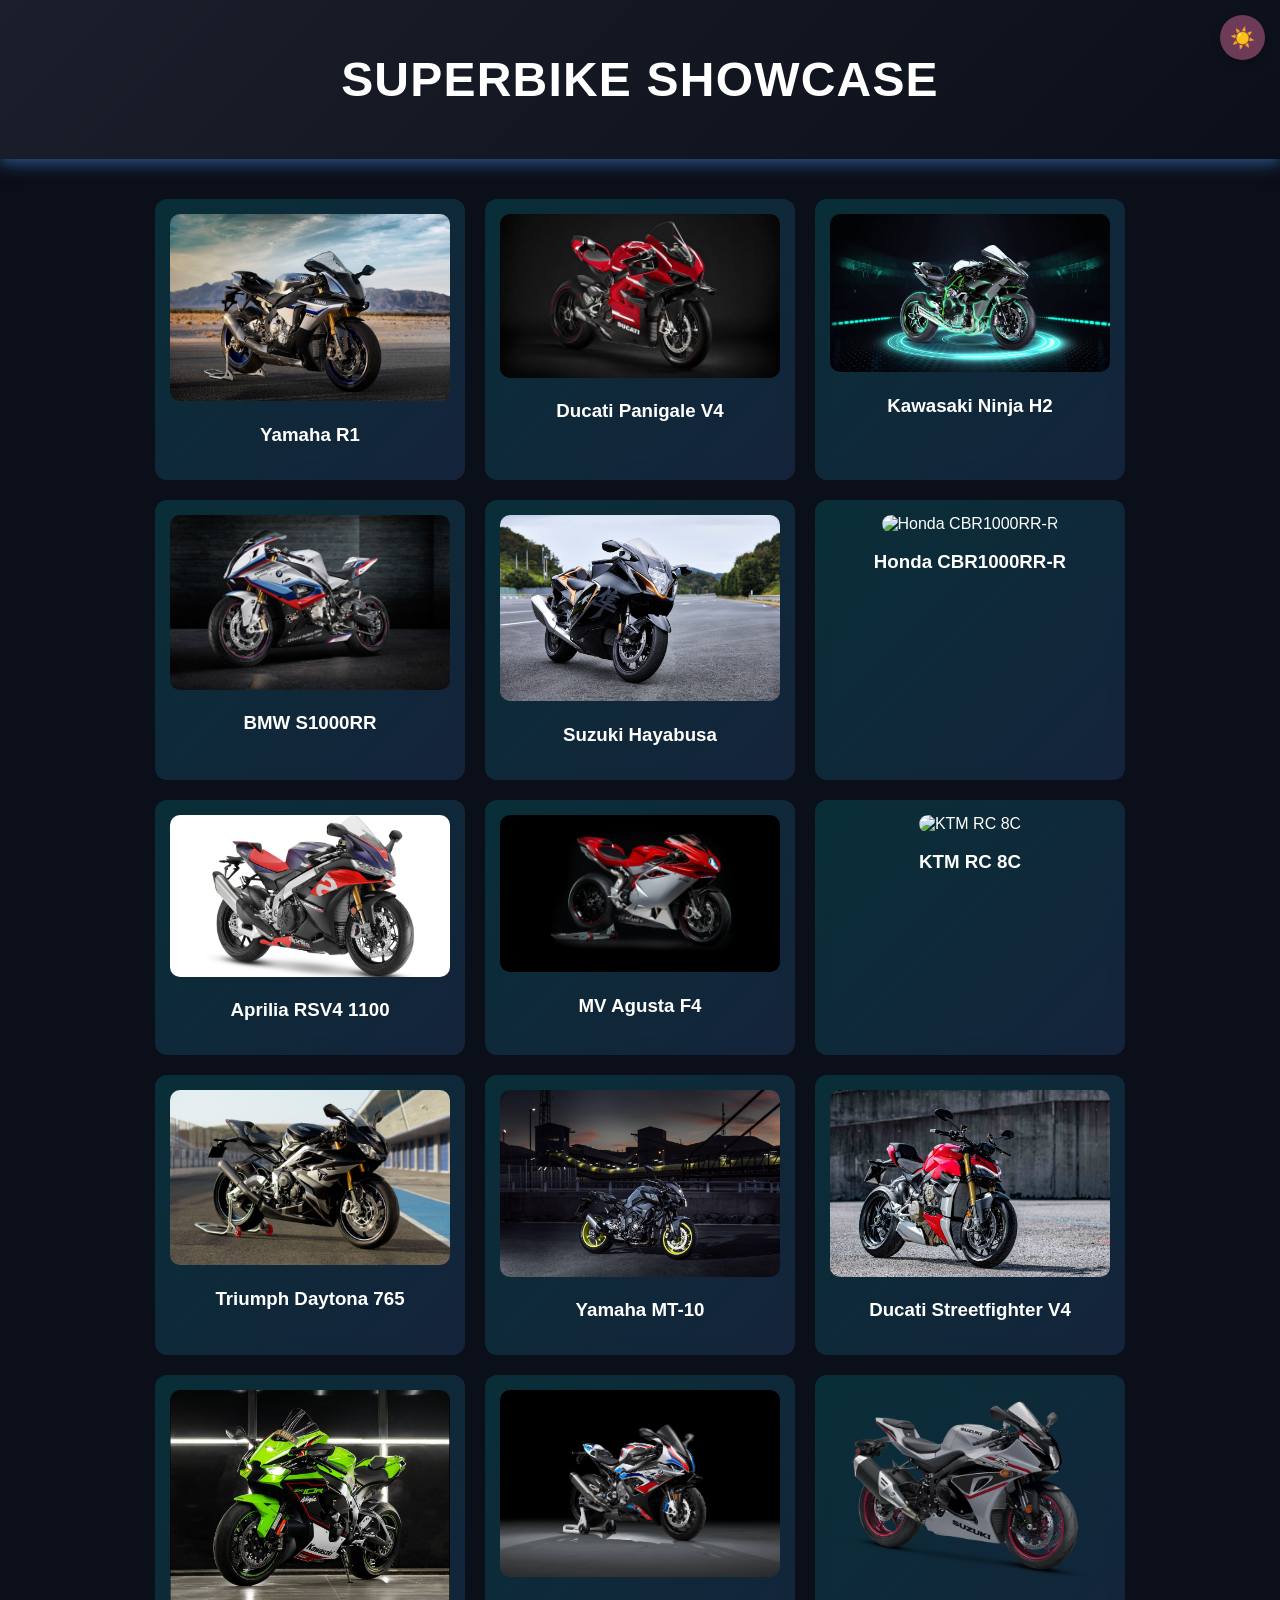
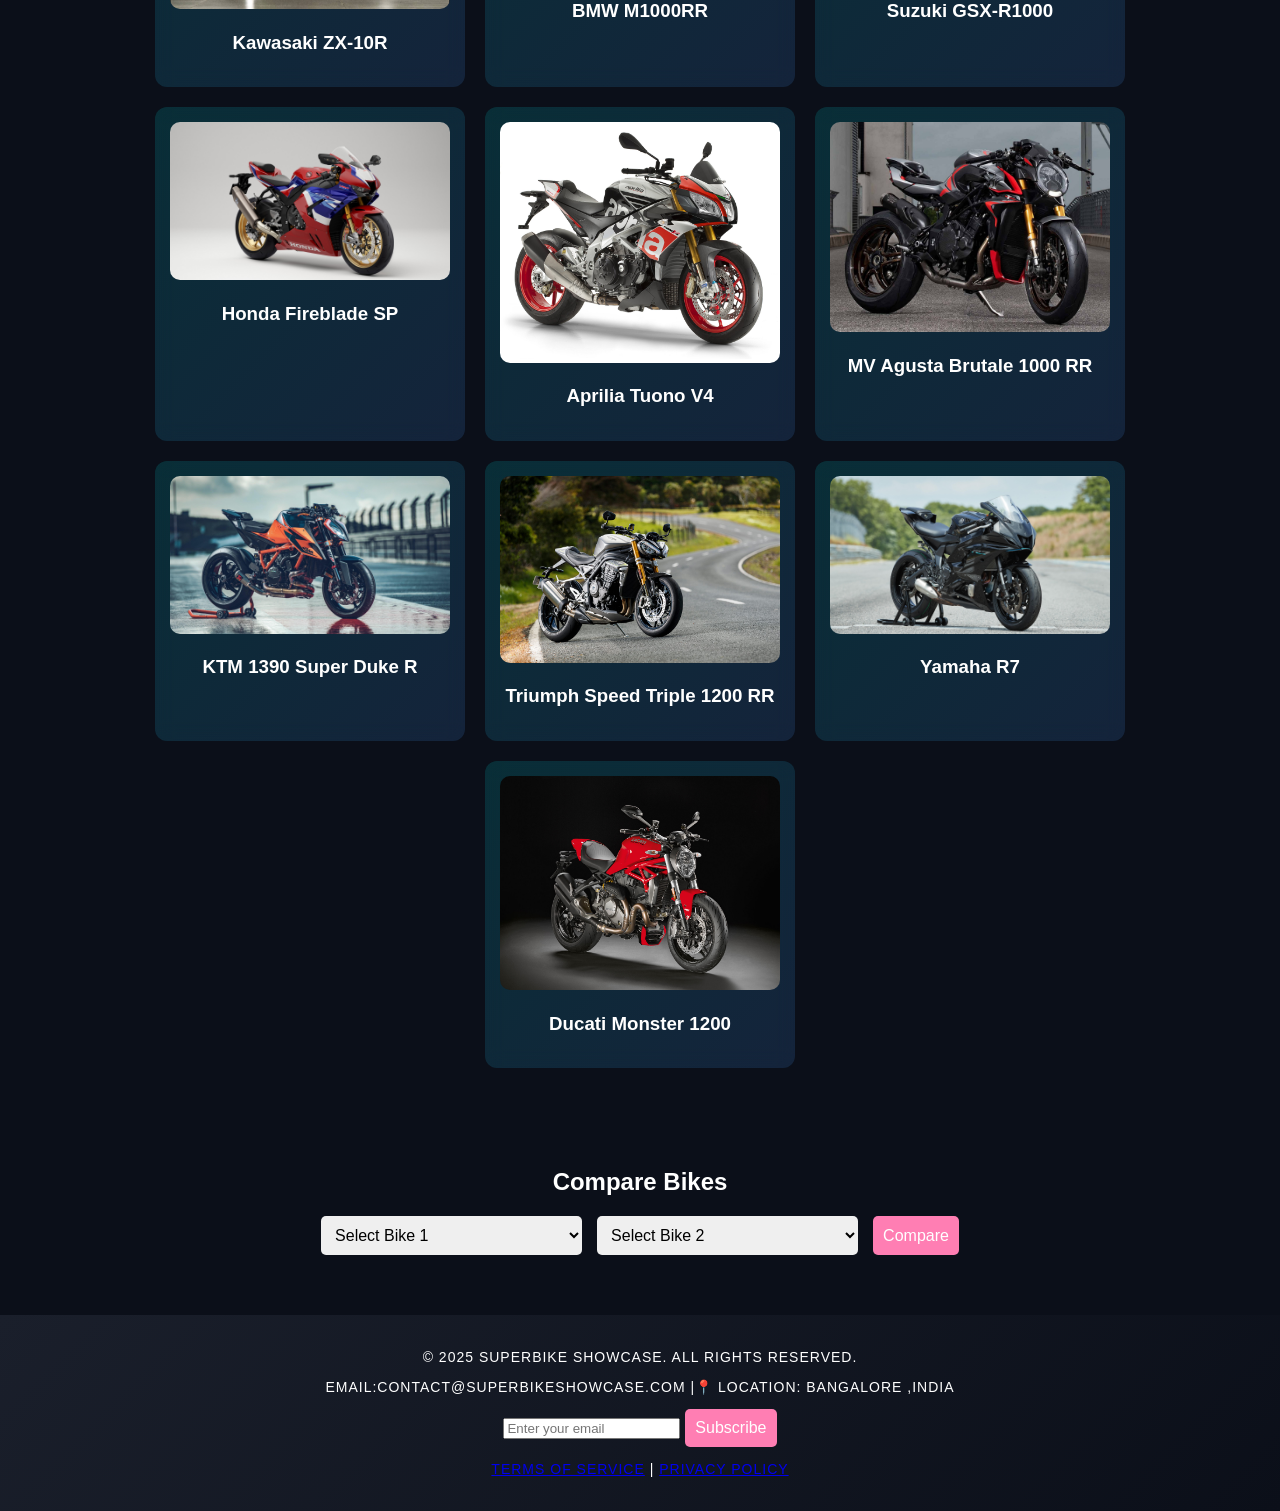
==== port.html @ da6b3554 "init" ====
<!DOCTYPE html>
<html lang="en">

<head>
    <meta charset="UTF-8" />
    <meta name="viewport" content="width=device-width, initial-scale=1.0" />
    <title>Superbike Showcase</title>
    <link rel="stylesheet" href="port.css" />
</head>

<body>
    <header>
        <h1>Superbike Showcase</h1>
        <button id="theme-toggle">☀️</button>
        <!-- <button id="theme-toggle">Toggle Theme</button> -->
    </header>

    <section class="grid">
        <div class="bike-card" onclick="showDetails('Yamaha R1', '1000cc, 200HP, 299km/h')">
            <img src="R1M.jpg" alt="Yamaha R1" />
            <h3>Yamaha R1</h3>
        </div>
        <div class="bike-card" onclick="showDetails('Ducati Panigale V4', '1103cc, 214HP, 310km/h')">
            <img src="V4.jpg" alt="Ducati Panigale V4" />
            <h3>Ducati Panigale V4</h3>
        </div>
        <div class="bike-card" onclick="showDetails('Kawasaki Ninja H2', '998cc, 231HP, 337km/h')">
            <img src="H2.jpg" alt="Kawasaki Ninja H2" />
            <h3>Kawasaki Ninja H2</h3>
        </div>
        <div class="bike-card" onclick="showDetails('BMW S1000RR', '999cc, 205HP, 303km/h')">
            <img src="s1000rr.jpg" alt="BMW S1000RR" />
            <h3>BMW S1000RR</h3>
        </div>
        <div class="bike-card" onclick="showDetails('Suzuki Hayabusa', '1340cc, 187HP, 312km/h')">
            <img src="BUSA.jpg" alt="Suzuki Hayabusa" />
            <h3>Suzuki Hayabusa</h3>
        </div>

        <!-- Additional Superbikes -->
        <div class="bike-card" onclick="showDetails('Honda CBR1000RR-R', '999cc, 217HP, 299km/h')">
            <img src="Honda CBR1000RR-R.jpg" alt="Honda CBR1000RR-R" />
            <h3>Honda CBR1000RR-R</h3>
        </div>
        <div class="bike-card" onclick="showDetails('Aprilia RSV4 1100', '1099cc, 217HP, 305km/h')">
            <img src="Aprilia RSV4 1100.jpg" alt="Aprilia RSV4 1100" />
            <h3>Aprilia RSV4 1100</h3>
        </div>
        <div class="bike-card" onclick="showDetails('MV Agusta F4', '998cc, 212HP, 312km/h')">
            <img src="MV Agusta F4.jpg" alt="MV Agusta F4" />
            <h3>MV Agusta F4</h3>
        </div>
        <div class="bike-card" onclick="showDetails('KTM RC 8C', '889cc, 135HP, 290km/h')">
            <img src="KTM RC 8C.jpg" alt="KTM RC 8C" />
            <h3>KTM RC 8C</h3>
        </div>
        <div class="bike-card" onclick="showDetails('Triumph Daytona 765', '765cc, 130HP, 265km/h')">
            <img src="Triumph Daytona 765.jpg" alt="Triumph Daytona 765" />
            <h3>Triumph Daytona 765</h3>
        </div>
        <div class="bike-card" onclick="showDetails('Yamaha MT-10', '998cc, 160HP, 245km/h')">
            <img src="Yamaha MT-10.jpg" alt="Yamaha MT-10" />
            <h3>Yamaha MT-10</h3>
        </div>
        <div class="bike-card" onclick="showDetails('Ducati Streetfighter V4', '1103cc, 208HP, 299km/h')">
            <img src="Ducati Streetfighter V4.jpg" alt="Ducati Streetfighter V4" />
            <h3>Ducati Streetfighter V4</h3>
        </div>
        <div class="bike-card" onclick="showDetails('Kawasaki ZX-10R', '998cc, 203HP, 299km/h')">
            <img src="Kawasaki ZX-10R.jpg" alt="Kawasaki ZX-10R" />
            <h3>Kawasaki ZX-10R</h3>
        </div>
        <div class="bike-card" onclick="showDetails('BMW M1000RR', '999cc, 212HP, 306km/h')">
            <img src="BMW M1000RR.jpg" alt="BMW M1000RR" />
            <h3>BMW M1000RR</h3>
        </div>
        <div class="bike-card" onclick="showDetails('Suzuki GSX-R1000', '999cc, 199HP, 300km/h')">
            <img src="Suzuki GSX-R1000.jpg" alt="Suzuki GSX-R1000" />
            <h3>Suzuki GSX-R1000</h3>
        </div>
        <div class="bike-card" onclick="showDetails('Honda Fireblade SP', '999cc, 214HP, 299km/h')">
            <img src="Honda Fireblade SP.jpg" alt="Honda Fireblade SP" />
            <h3>Honda Fireblade SP</h3>
        </div>
        <div class="bike-card" onclick="showDetails('Aprilia Tuono V4', '1077cc, 175HP, 280km/h')">
            <img src="Aprilia Tuono V4.jpg" alt="Aprilia Tuono V4" />
            <h3>Aprilia Tuono V4</h3>
        </div>
        <div class="bike-card" onclick="showDetails('MV Agusta Brutale 1000 RR', '998cc, 208HP, 305km/h')">
            <img src="MV Agusta Brutale 1000 RR.jpg" alt="MV Agusta Brutale 1000 RR" />
            <h3>MV Agusta Brutale 1000 RR</h3>
        </div>
        <div class="bike-card" onclick="showDetails('KTM 1390 Super Duke R', '1301cc, 180HP, 289km/h')">
            <img src="KTM 1290 Super Duke R.jpg" alt="KTM 1290 Super Duke R" />
            <h3>KTM 1390 Super Duke R</h3>
        </div>
        <div class="bike-card" onclick="showDetails('Triumph Speed Triple 1200 RR', '1160cc, 178HP, 270km/h')">
            <img src="Triumph Speed Triple 1200 RR.jpg" alt="Triumph Speed Triple 1200 RR" />
            <h3>Triumph Speed Triple 1200 RR</h3>
        </div>
        <div class="bike-card" onclick="showDetails('Yamaha R7', '689cc, 73HP, 220km/h')">
            <img src="Yamaha R7.jpg" alt="Yamaha R7" />
            <h3>Yamaha R7</h3>
        </div>
        <div class="bike-card" onclick="showDetails('Ducati Monster 1200', '1198cc, 147HP, 255km/h')">
            <img src="Ducati Monster 1200.jpg" alt="Ducati Monster 1200" />
            <h3>Ducati Monster 1200</h3>
        </div>
    </section>

    <!-- Bike Details Modal -->
    <div id="bike-details" class="bike-details">
        <div class="modal-content">
            <span class="close-btn" onclick="closeDetails()">✖</span>
            <h2 id="bike-name"></h2>
            <img id="bike-img" src="" alt="Bike Image" />
            <p id="bike-specs"></p>
            <p id="bike-desc"></p>
            <div id="bike-link"></div> <!-- Link appears here -->
        </div>
    </div>

    <!-- Bike Comparison Section -->
    
<section class="comparison-section">
    <h2>Compare Bikes</h2>

    <div class="comparison-container">
        <select id="bike1">
            <option value="">Select Bike 1</option>
        </select>

        <select id="bike2">
            <option value="">Select Bike 2</option>
        </select>

        <button onclick="compareBikes()">Compare</button>
    </div>

    <div id="comparison-result" class="comparison-table">
        <!-- Bike details will be displayed here -->
    </div>
</section>


    
    <footer>
        <p>&copy; 2025 Superbike Showcase. All rights reserved.</p>
        <p>Email:contact@superbikeshowcase.com |📍 Location: Bangalore ,INDIA</p>

        <!-- <div class="social-icons">
            <a href="https://facebook.com" target="_blank">Facebook</a> |
            <a href="https://instagram.com" target="_blank">Instagram</a> |
            <a href="https://twitter.com" target="_blank">Twitter</a>
        </div> -->

        <form>
            <input type="email" placeholder="Enter your email" required>
            <button type="submit">Subscribe</button>
        </form>
    
        <p><a href="terms.html">Terms of Service</a> | <a href="privacy.html">Privacy Policy</a></p>

        
    
    </footer>

    <script src="port.js"></script>
</body>

</html>
---- port.css ----
/* Default Dark Mode */
body {
    font-family: 'Inter', sans-serif;
    text-align: center;
    margin: 0;
    padding: 0;
    background: #0B0F19;
    color: white;
    transition: background 0.3s, color 0.3s;
}

/* Header */
header {
    padding: 20px;
    background: linear-gradient(135deg, #1A1F2B, #0B0F19);
    box-shadow: 0 4px 15px rgba(76, 158, 255, 0.5);
    font-size: 24px;
    font-weight: bold;
    text-transform: uppercase;
    letter-spacing: 1.2px;
}

/* Superbike Grid */
.grid {
    display: flex;
    justify-content: center;
    flex-wrap: wrap;
    gap: 20px;
    padding: 40px;
}

/* Superbike Cards */
.bike-card {
    width: 280px;
    padding: 15px;
    background: linear-gradient(135deg, rgba(0, 230, 230, 0.15), rgba(76, 158, 255, 0.15));
    border-radius: 12px;
    transition: transform 0.3s, box-shadow 0.3s;
    cursor: pointer;
    text-align: center;
    backdrop-filter: blur(10px);
    color: white;
}

.bike-card:hover {
    transform: scale(1.1);
    box-shadow: 0 10px 20px rgba(0, 230, 230, 0.5);
}

.bike-card img {
    width: 100%;
    border-radius: 10px;
    transition: transform 0.3s;
}

.bike-card:hover img {
    transform: scale(1.05);
}

/* Bike Details Modal */
.bike-details {
    display: none;
    position: fixed;
    top: 0;
    left: 0;
    width: 100%;
    height: 100%;
    background: rgba(0, 0, 0, 0.8);
    backdrop-filter: blur(15px);
    justify-content: center;
    align-items: center;
    animation: fadeIn 0.3s ease-in-out;
}

.bike-details.show {
    display: flex;
}

.modal-content {
    background: linear-gradient(135deg, rgba(76, 158, 255, 0.9), rgba(255, 126, 179, 0.9));
    padding: 25px;
    border-radius: 12px;
    box-shadow: 0 10px 30px rgba(0, 230, 230, 0.7);
    text-align: center;
    max-width: 500px;
    width: 90%;
    color: white;
    animation: slideUp 0.4s ease-in-out;
}

.bike-details img {
    width: 300px;
    border-radius: 10px;
    margin: 20px 0;
}

/* Close Button */
.close-btn {
    position: absolute;
    top: 20px;
    right: 25px;
    font-size: 30px;
    cursor: pointer;
    color: white;
    background: rgba(255, 255, 255, 0.2);
    padding: 5px 10px;
    border-radius: 50%;
    transition: background 0.3s ease;
}

.close-btn:hover {
    background: #FF7EB3;
    color: black;
}

/* Light Mode */
.light-mode {
    background: #F8F9FA;
    color: black;
}

.light-mode header {
    background: linear-gradient(135deg, #F8F9FA, #DCE1E8);
    color: #004466;
}

.light-mode .bike-card {
    background: linear-gradient(135deg, rgba(0, 110, 255, 0.15), rgba(255, 126, 179, 0.15));
    color: black;
}

.light-mode .bike-details {
    background: rgba(255, 255, 255, 0.9);
    color: black;
}

/* Theme Toggle Button */
#theme-toggle {
    position: fixed;
    top: 15px;
    right: 15px;
    width: 45px;
    height: 45px;
    display: flex;
    align-items: center;
    justify-content: center;
    font-size: 20px;
    border: none;
    border-radius: 50%;
    background: rgba(255, 126, 179, 0.4);
    color: white;
    transition: all 0.3s ease-in-out;
    box-shadow: 0 4px 8px rgba(0, 0, 0, 0.2);
    backdrop-filter: blur(10px);
    cursor: pointer;
}

#theme-toggle:hover {
    transform: scale(1.1);
    background: rgba(255, 126, 179, 0.7);
}

/* Light Mode Toggle */
.light-mode #theme-toggle {
    background: rgba(76, 158, 255, 0.4);
    color: black;
}

.light-mode #theme-toggle:hover {
    background: rgba(76, 158, 255, 0.7);
}

/* Footer */
footer {
    padding: 20px;
    background: linear-gradient(135deg, #1A1F2B, #0B0F19);
    font-size: 14px;
    letter-spacing: 1px;
    text-transform: uppercase;
}

.light-mode footer {
    background: #DCE1E8;
    color: #004466;
}

/* Animations */
@keyframes fadeIn {
    from {
        opacity: 0;
    }
    to {
        opacity: 1;
    }
}

@keyframes slideUp {
    from {
        transform: translateY(50px);
        opacity: 0;
    }
    to {
        transform: translateY(0);
        opacity: 1;
    }
}

/* Comparison Section */
.comparison-section {
    text-align: center;
    padding: 40px;
}

.comparison-container {
    display: flex;
    justify-content: center;
    gap: 15px;
    margin-bottom: 20px;
}

select, button {
    padding: 10px;
    font-size: 16px;
    border-radius: 5px;
    border: none;
}

button {
    background-color: #ff7eb3;
    color: white;
    cursor: pointer;
}

button:hover {
    background-color: #ff4d88;
}

.comparison-table {
    display: none;
    margin-top: 20px;
    border-collapse: collapse;
    width: 80%;
    margin: 0 auto;
}

.comparison-table table {
    width: 100%;
    border-collapse: collapse;
}

.comparison-table th, .comparison-table td {
    padding: 12px;
    border: 1px solid #ddd;
}

.comparison-table th {
    background-color: #1a1f2b;
    color: white;
}
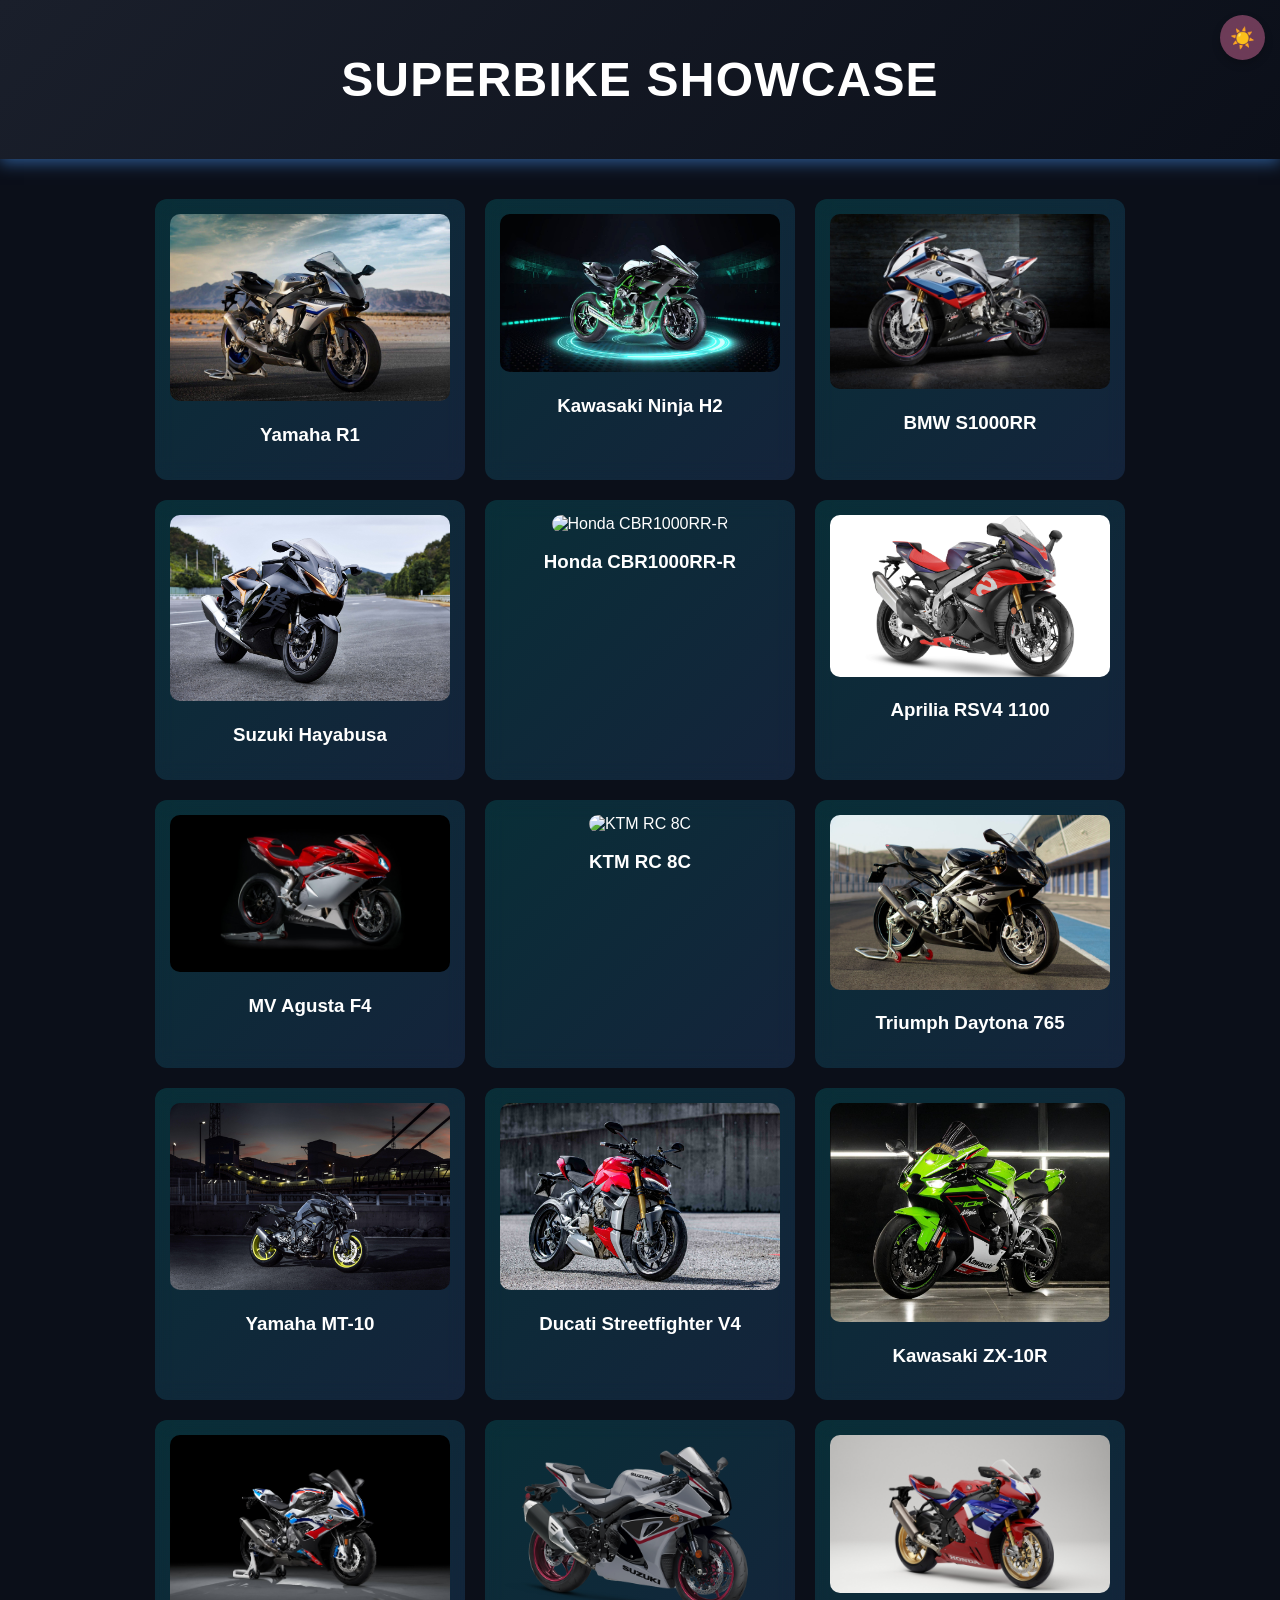
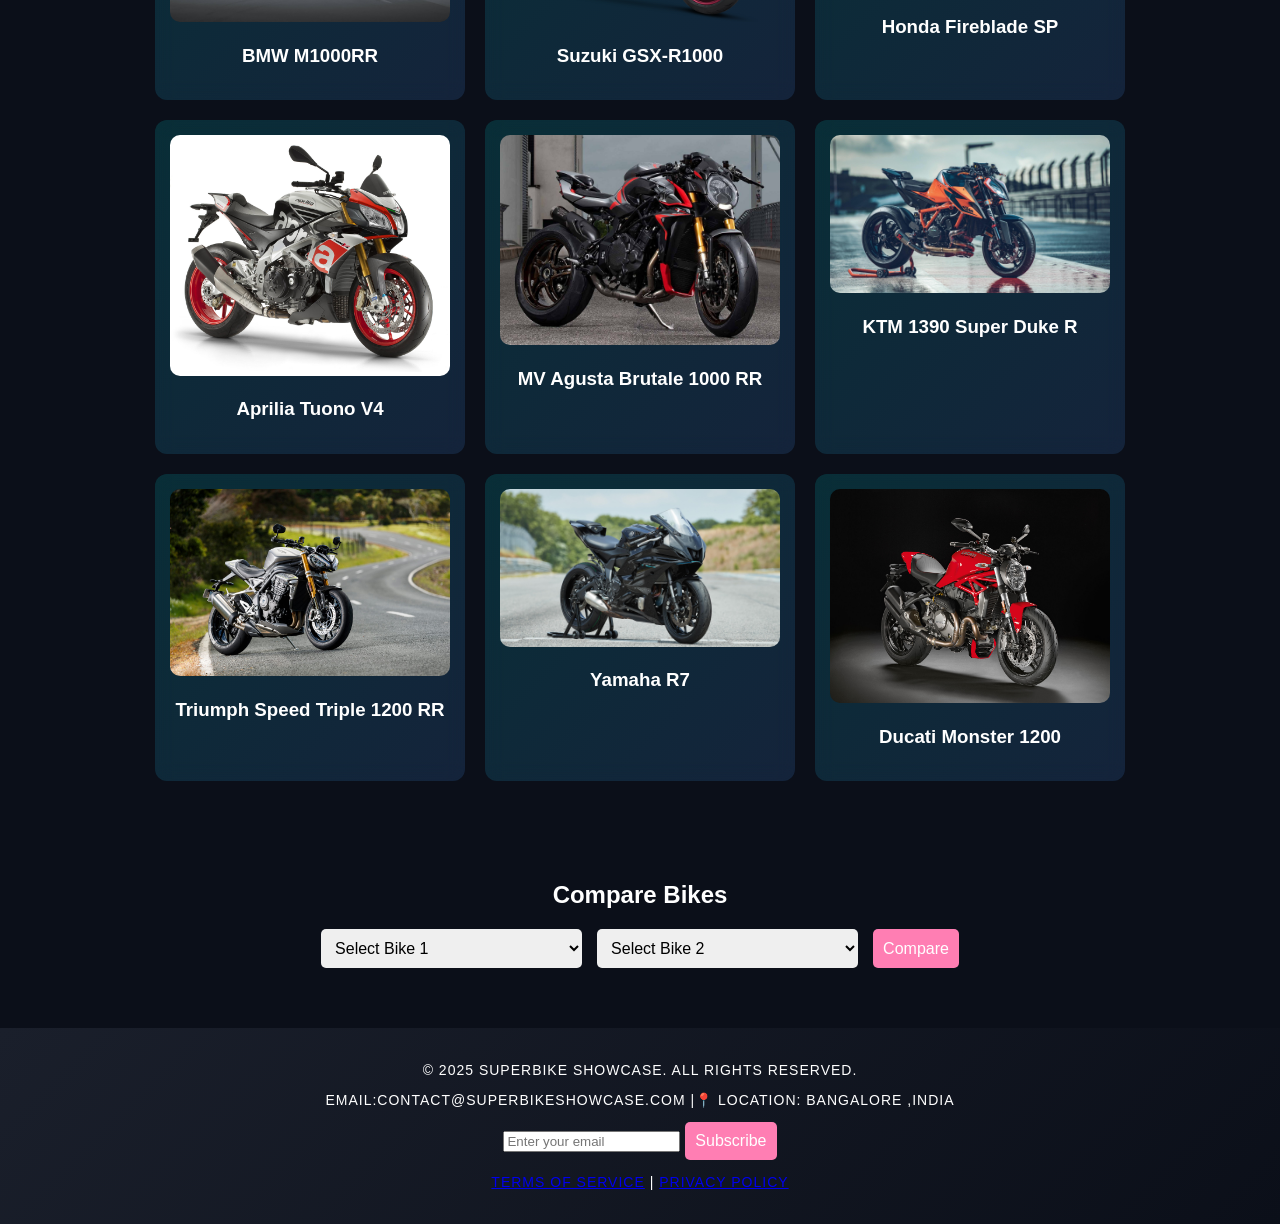
==== commit c76c3dc4: "removed ducati panigale" ====
--- a/port.html
+++ b/port.html
@@ -20,10 +20,10 @@
             <img src="R1M.jpg" alt="Yamaha R1" />
             <h3>Yamaha R1</h3>
         </div>
-        <div class="bike-card" onclick="showDetails('Ducati Panigale V4', '1103cc, 214HP, 310km/h')">
+        <!-- <div class="bike-card" onclick="showDetails('Ducati Panigale V4', '1103cc, 214HP, 310km/h')">
             <img src="V4.jpg" alt="Ducati Panigale V4" />
             <h3>Ducati Panigale V4</h3>
-        </div>
+        </div> -->
         <div class="bike-card" onclick="showDetails('Kawasaki Ninja H2', '998cc, 231HP, 337km/h')">
             <img src="H2.jpg" alt="Kawasaki Ninja H2" />
             <h3>Kawasaki Ninja H2</h3>
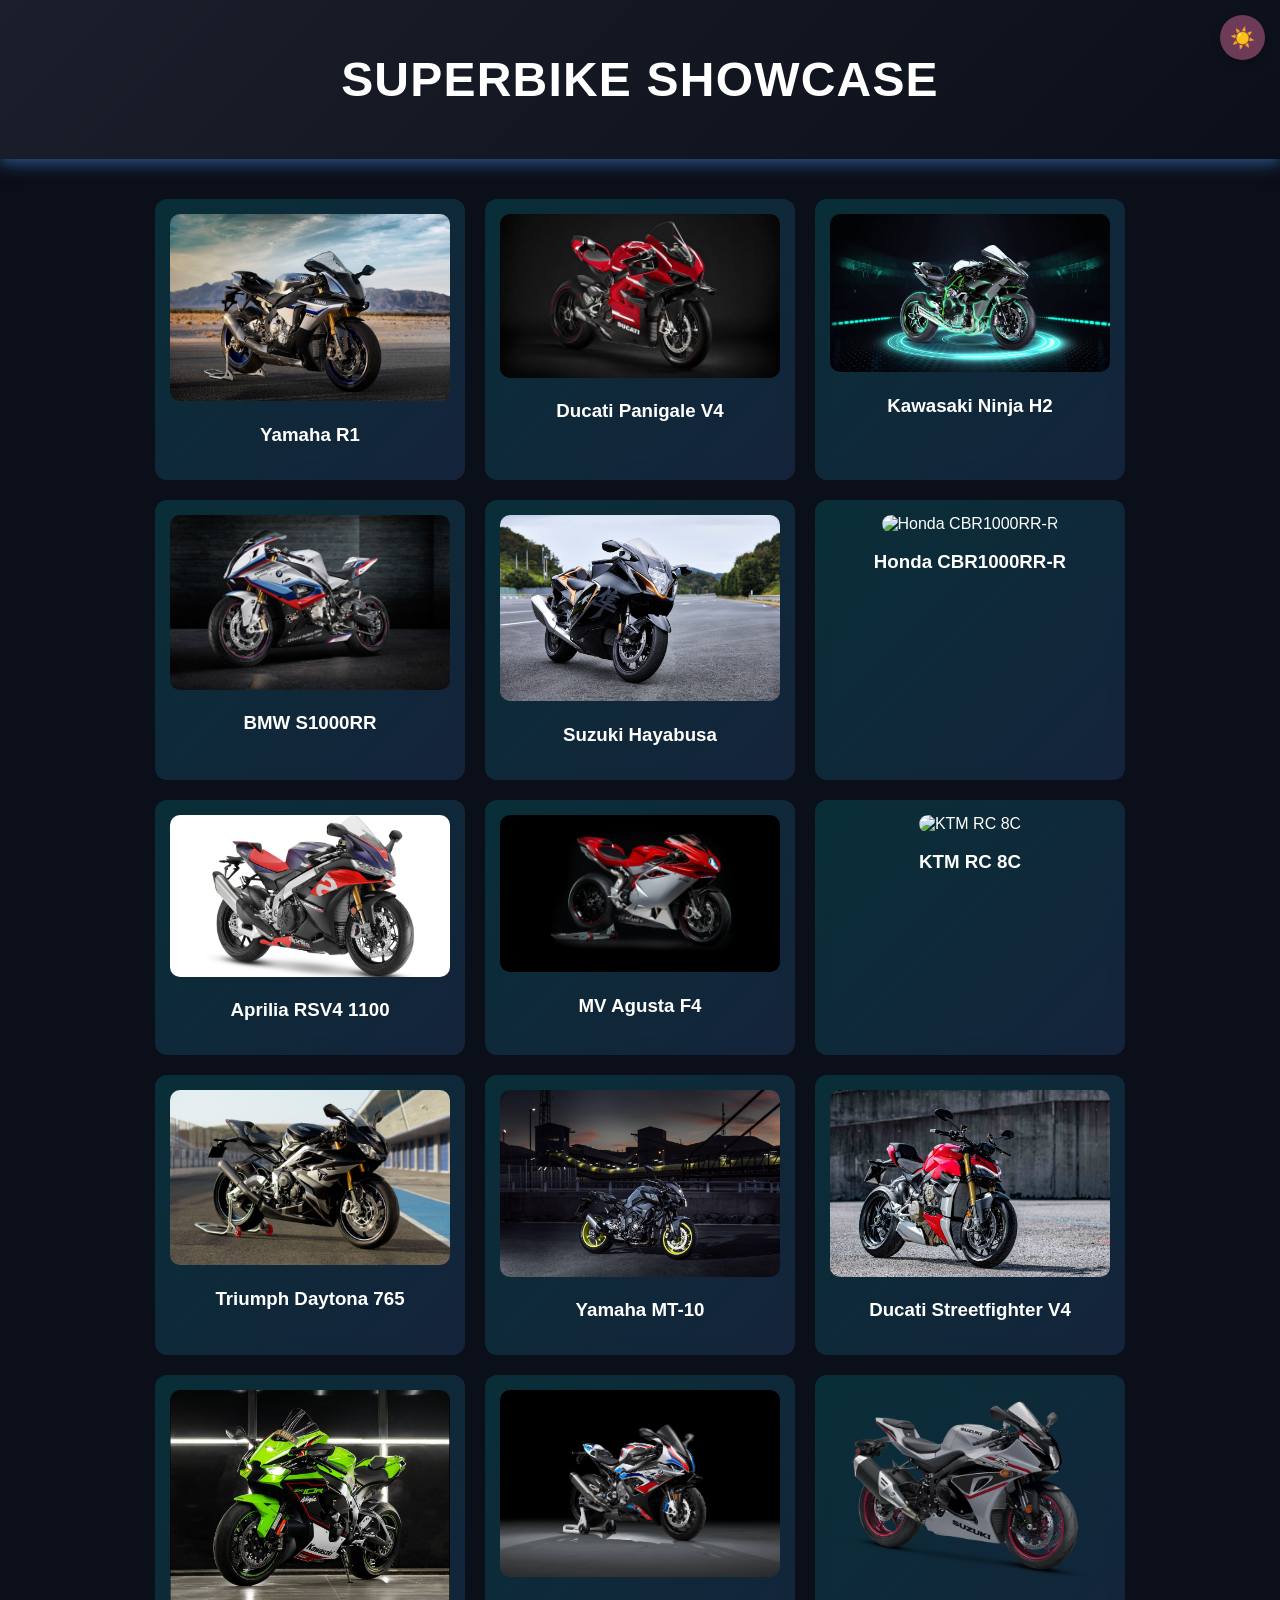
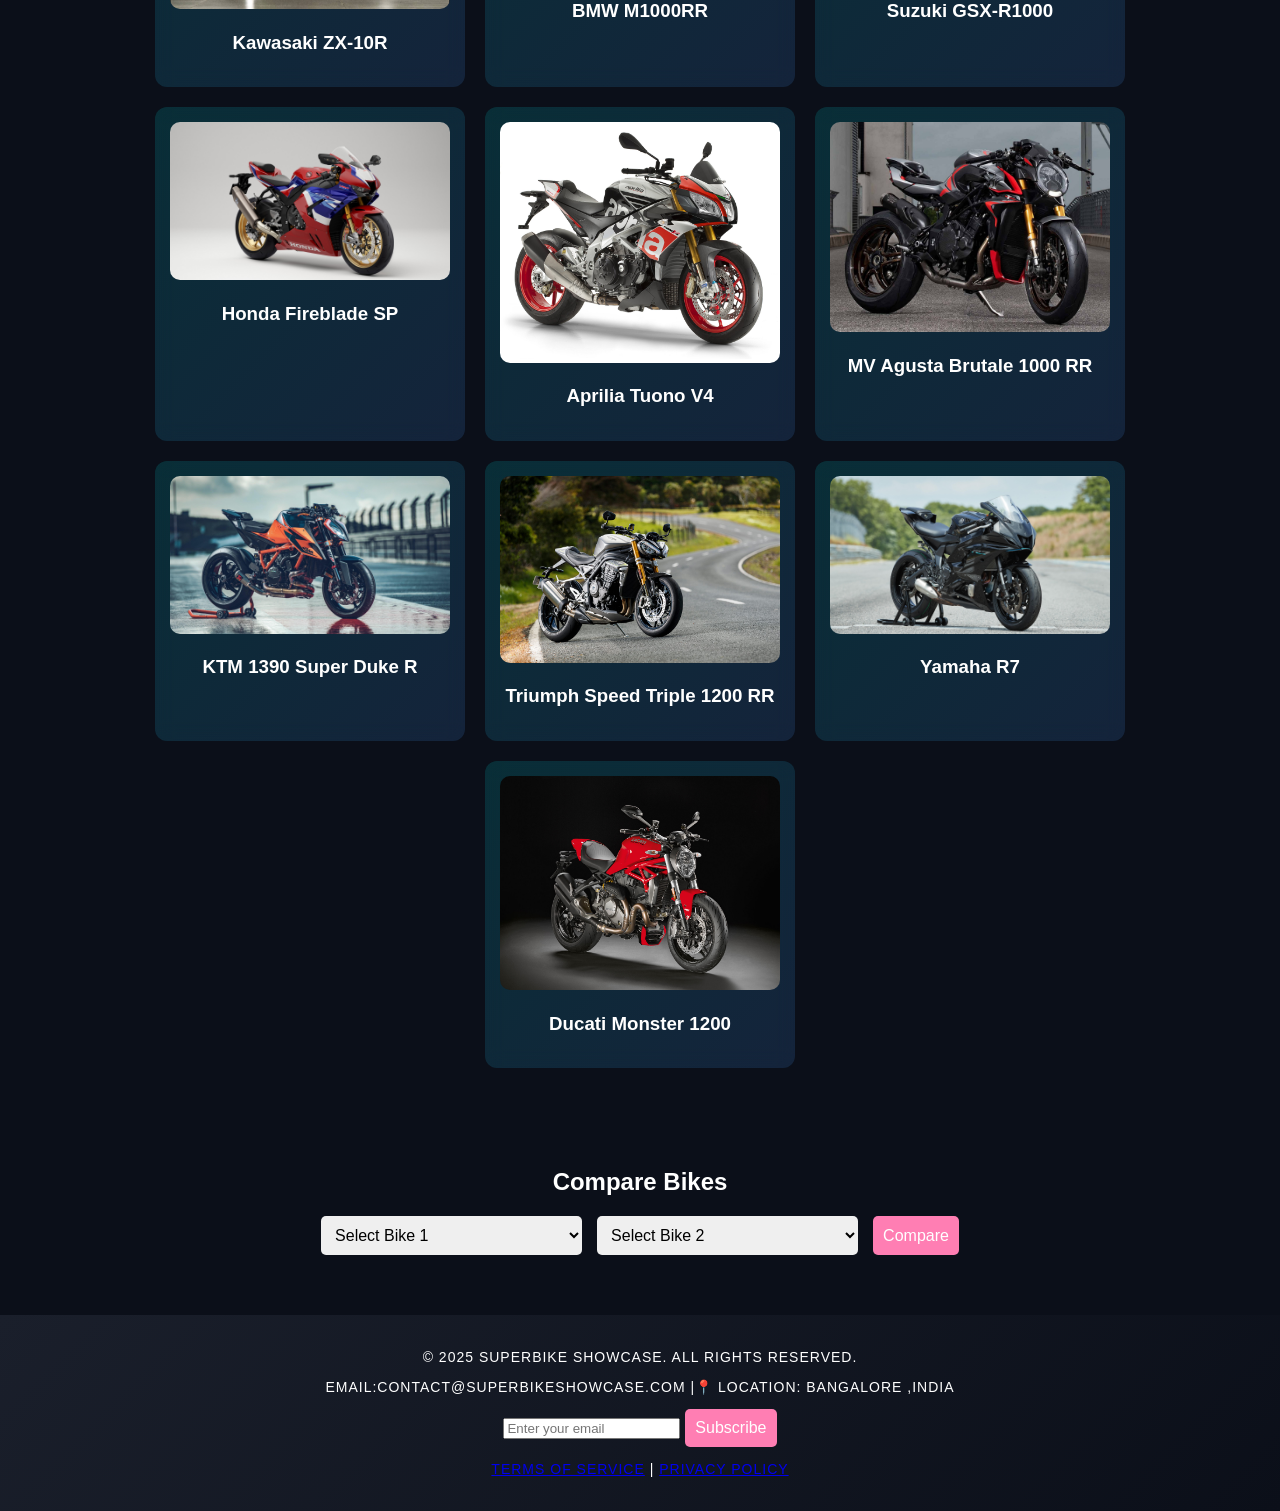
==== commit ca8467db: "Revert "removed ducati panigale" This reverts commit c76c3dc4758d61cb0b35e59e85e3a56f9f1474eb." ====
--- a/port.html
+++ b/port.html
@@ -20,10 +20,10 @@
             <img src="R1M.jpg" alt="Yamaha R1" />
             <h3>Yamaha R1</h3>
         </div>
-        <!-- <div class="bike-card" onclick="showDetails('Ducati Panigale V4', '1103cc, 214HP, 310km/h')">
+        <div class="bike-card" onclick="showDetails('Ducati Panigale V4', '1103cc, 214HP, 310km/h')">
             <img src="V4.jpg" alt="Ducati Panigale V4" />
             <h3>Ducati Panigale V4</h3>
-        </div> -->
+        </div>
         <div class="bike-card" onclick="showDetails('Kawasaki Ninja H2', '998cc, 231HP, 337km/h')">
             <img src="H2.jpg" alt="Kawasaki Ninja H2" />
             <h3>Kawasaki Ninja H2</h3>
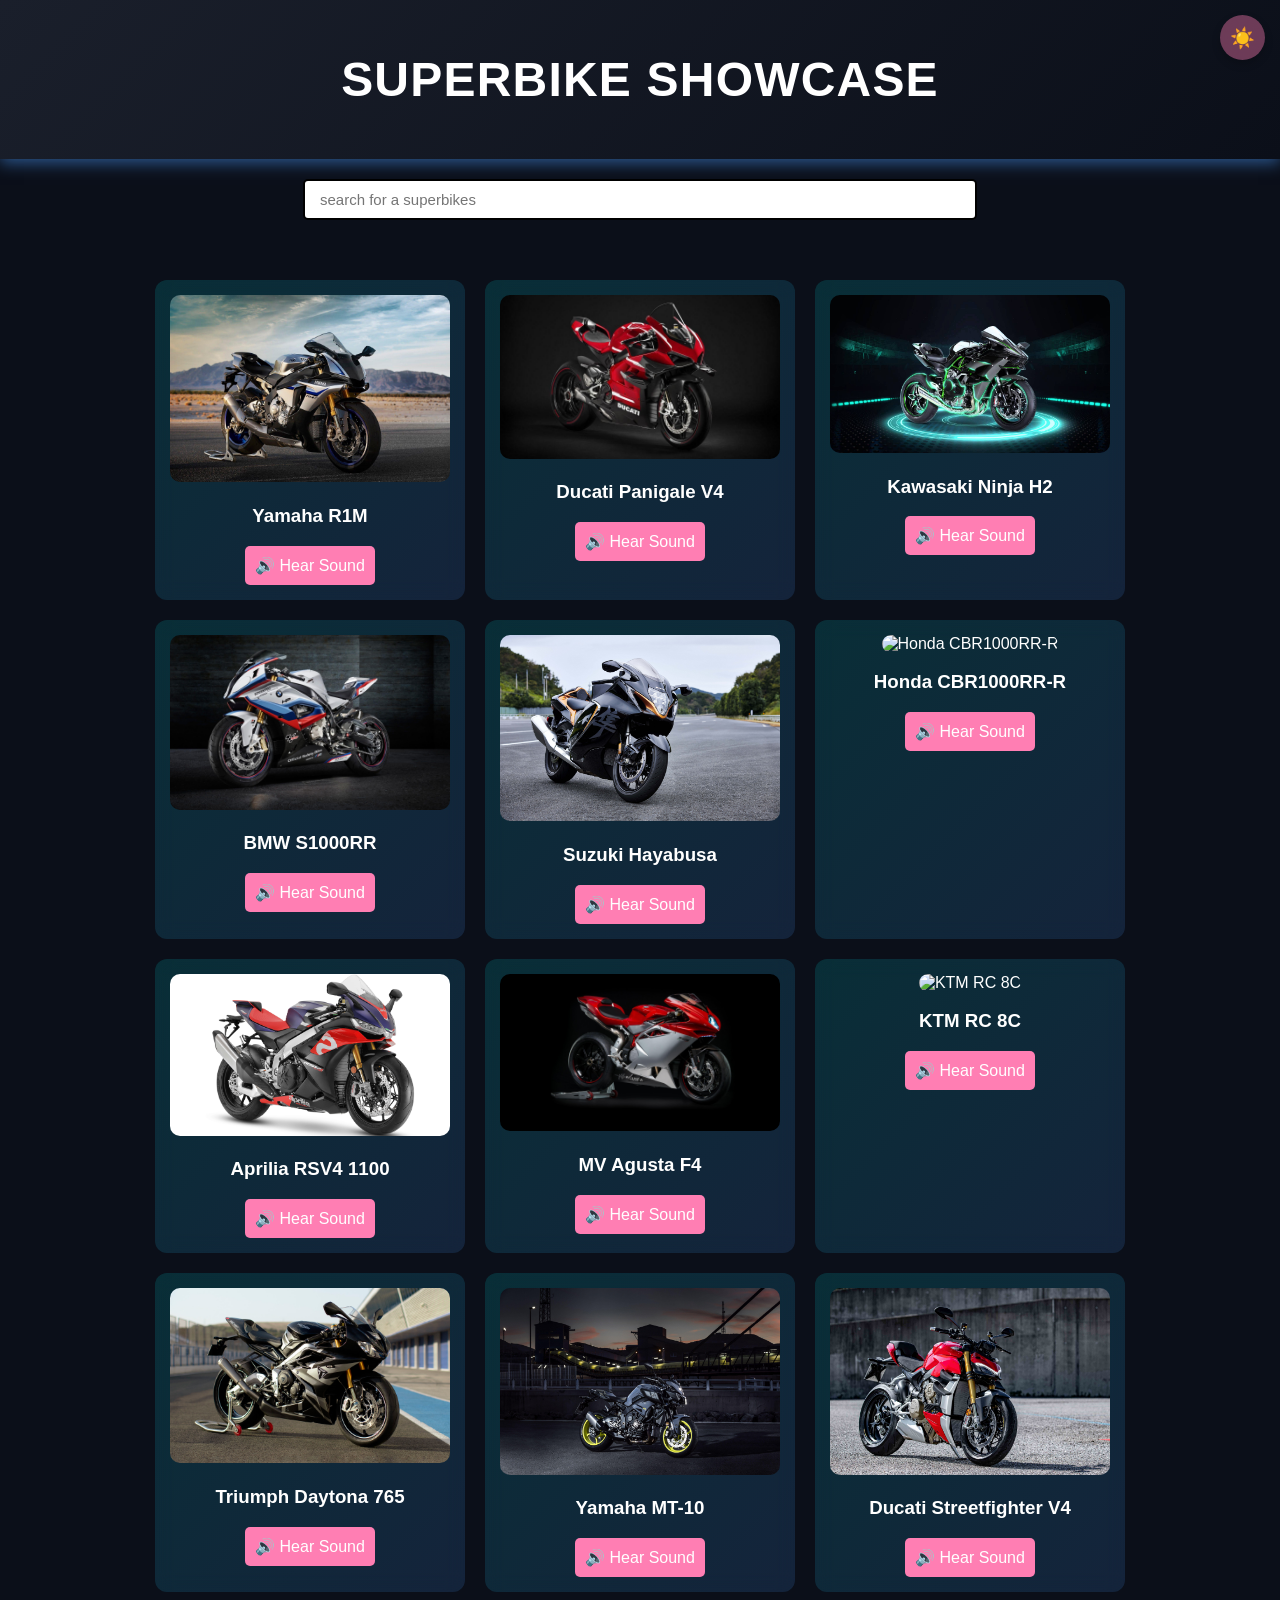
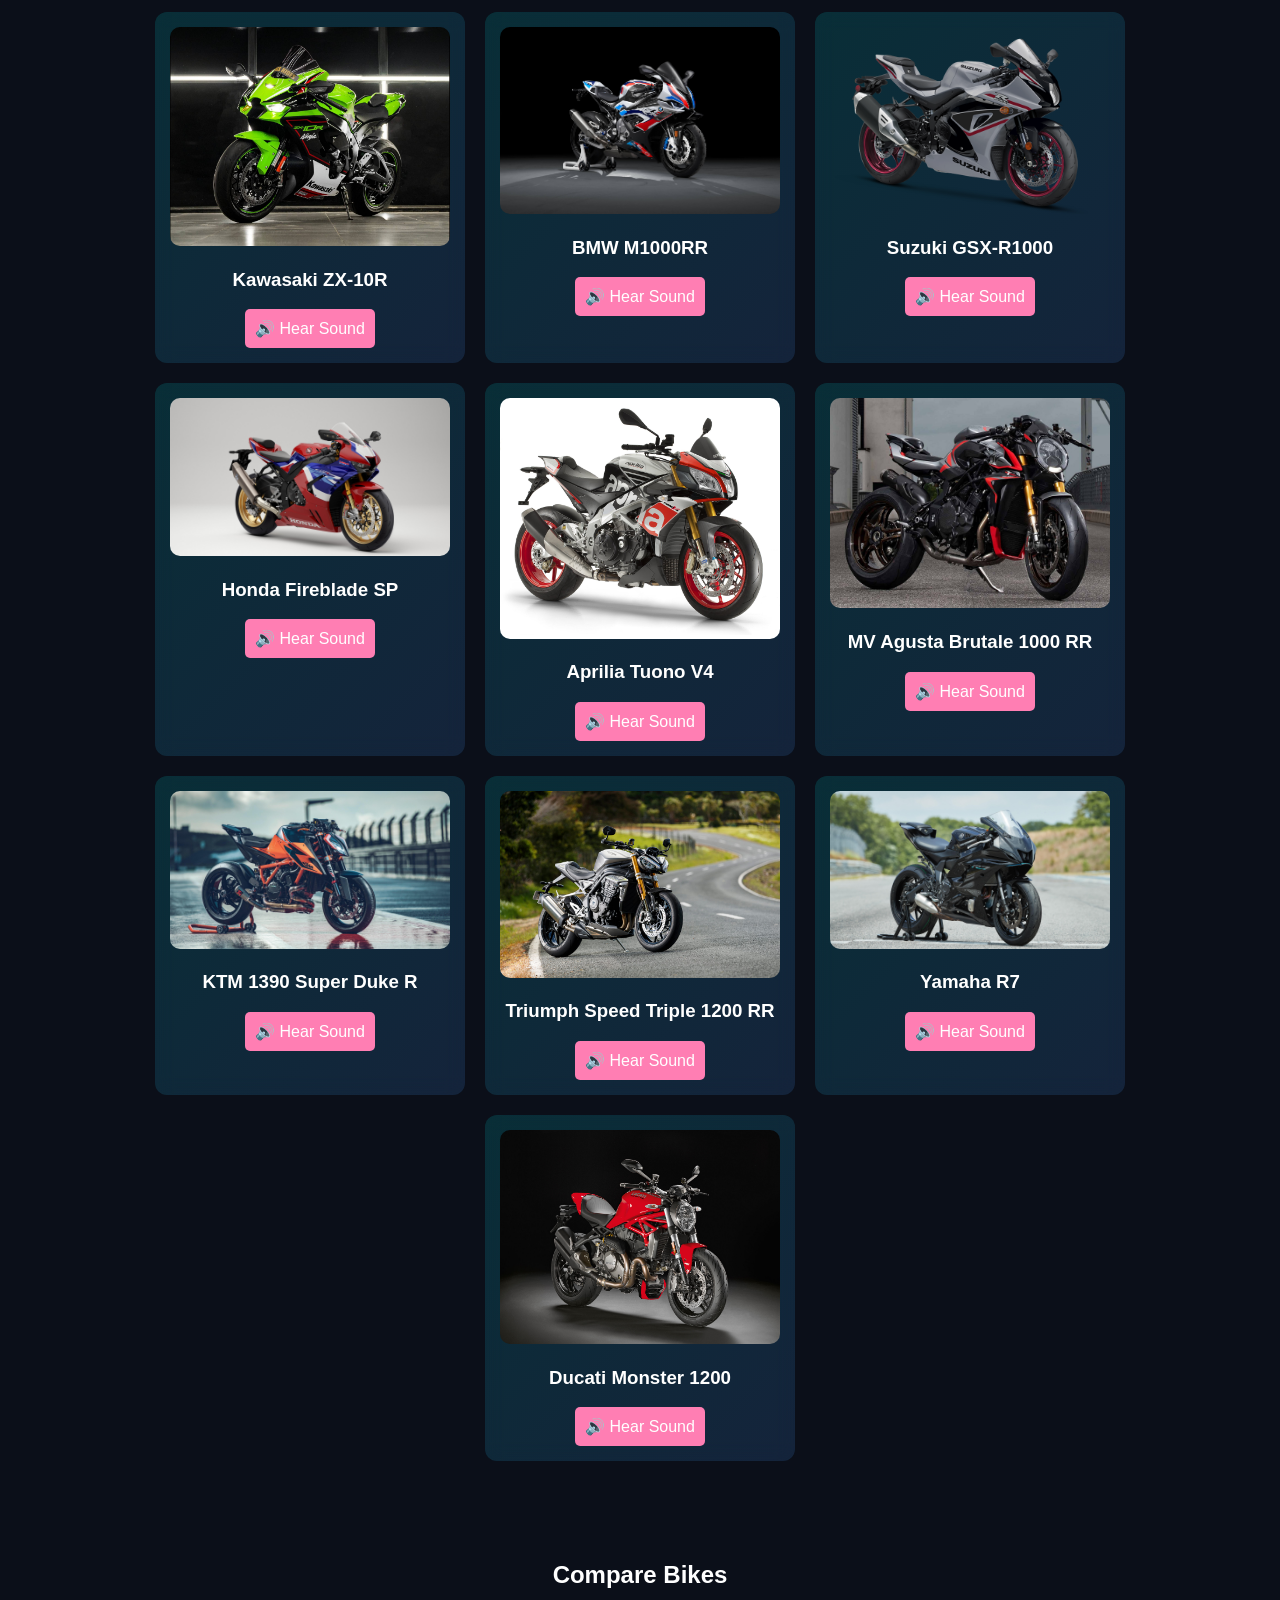
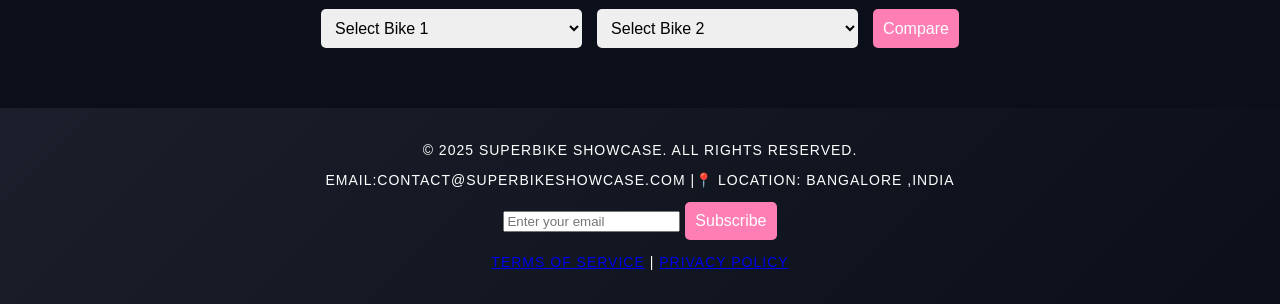
==== commit c81e4c37: "add sound feature" ====
--- a/port.html
+++ b/port.html
@@ -14,97 +14,142 @@
         <button id="theme-toggle">☀️</button>
         <!-- <button id="theme-toggle">Toggle Theme</button> -->
     </header>
+    <section class="search-bar">
+        <input type="text" id="searchInput" placeholder="search for a superbikes" onkeyup="searchBikes()">
+    </section>
 
     <section class="grid">
-        <div class="bike-card" onclick="showDetails('Yamaha R1', '1000cc, 200HP, 299km/h')">
+        <div class="bike-card" onclick="showDetails('Yamaha R1M', '1000cc, 200HP, 299km/h')">
             <img src="R1M.jpg" alt="Yamaha R1" />
-            <h3>Yamaha R1</h3>
-        </div>
+            <h3>Yamaha R1M</h3>
+            <button onclick="playSound(event, 'sounds/yamaha_r1m_sound.mp3')">🔊 Hear Sound</button>
+        </div>
+
         <div class="bike-card" onclick="showDetails('Ducati Panigale V4', '1103cc, 214HP, 310km/h')">
             <img src="V4.jpg" alt="Ducati Panigale V4" />
             <h3>Ducati Panigale V4</h3>
-        </div>
+            <button onclick="playSound(event, 'sounds/Ducati Panigale V4 Sound.mp3')">🔊 Hear Sound</button>
+        </div>
+        
         <div class="bike-card" onclick="showDetails('Kawasaki Ninja H2', '998cc, 231HP, 337km/h')">
             <img src="H2.jpg" alt="Kawasaki Ninja H2" />
             <h3>Kawasaki Ninja H2</h3>
-        </div>
+            <button onclick="playSound(event, 'sounds/Ninja H2 Cold Start.mp3')">🔊 Hear Sound</button>
+        </div>
+        
         <div class="bike-card" onclick="showDetails('BMW S1000RR', '999cc, 205HP, 303km/h')">
             <img src="s1000rr.jpg" alt="BMW S1000RR" />
             <h3>BMW S1000RR</h3>
-        </div>
+            <button onclick="playSound(event, 'sounds/s1000rr.mp3')">🔊 Hear Sound</button>
+        </div>
+        
         <div class="bike-card" onclick="showDetails('Suzuki Hayabusa', '1340cc, 187HP, 312km/h')">
             <img src="BUSA.jpg" alt="Suzuki Hayabusa" />
             <h3>Suzuki Hayabusa</h3>
+            <button onclick="playSound(event, 'sounds/hayabusa_roli.mp3')">🔊 Hear Sound</button>
         </div>
 
         <!-- Additional Superbikes -->
         <div class="bike-card" onclick="showDetails('Honda CBR1000RR-R', '999cc, 217HP, 299km/h')">
             <img src="Honda CBR1000RR-R.jpg" alt="Honda CBR1000RR-R" />
             <h3>Honda CBR1000RR-R</h3>
-        </div>
+            <button onclick="playSound(event, 'sounds/CBR1000RRR.mp3')">🔊 Hear Sound</button>
+        </div>
+        
         <div class="bike-card" onclick="showDetails('Aprilia RSV4 1100', '1099cc, 217HP, 305km/h')">
             <img src="Aprilia RSV4 1100.jpg" alt="Aprilia RSV4 1100" />
             <h3>Aprilia RSV4 1100</h3>
-        </div>
+            <button onclick="playSound(event, 'sounds/RSV4.mp3')">🔊 Hear Sound</button>
+        </div>
+        
         <div class="bike-card" onclick="showDetails('MV Agusta F4', '998cc, 212HP, 312km/h')">
             <img src="MV Agusta F4.jpg" alt="MV Agusta F4" />
             <h3>MV Agusta F4</h3>
-        </div>
+            <button onclick="playSound(event, 'sounds/MV AGUSTA F4.mp3')">🔊 Hear Sound</button>
+        </div>
+        
         <div class="bike-card" onclick="showDetails('KTM RC 8C', '889cc, 135HP, 290km/h')">
             <img src="KTM RC 8C.jpg" alt="KTM RC 8C" />
             <h3>KTM RC 8C</h3>
-        </div>
+            <button onclick="playSound(event, 'sounds/RC 8c.mp3')">🔊 Hear Sound</button>
+        </div>
+        
         <div class="bike-card" onclick="showDetails('Triumph Daytona 765', '765cc, 130HP, 265km/h')">
             <img src="Triumph Daytona 765.jpg" alt="Triumph Daytona 765" />
             <h3>Triumph Daytona 765</h3>
-        </div>
+            <button onclick="playSound(event, 'sounds/daytona.mp3')">🔊 Hear Sound</button>
+        </div>
+        
         <div class="bike-card" onclick="showDetails('Yamaha MT-10', '998cc, 160HP, 245km/h')">
             <img src="Yamaha MT-10.jpg" alt="Yamaha MT-10" />
             <h3>Yamaha MT-10</h3>
-        </div>
+            <button onclick="playSound(event, 'sounds/MT10.mp3')">🔊 Hear Sound</button>
+        </div>
+        
         <div class="bike-card" onclick="showDetails('Ducati Streetfighter V4', '1103cc, 208HP, 299km/h')">
             <img src="Ducati Streetfighter V4.jpg" alt="Ducati Streetfighter V4" />
             <h3>Ducati Streetfighter V4</h3>
-        </div>
+            <button onclick="playSound(event, 'sounds/Ducati v4.mp3')">🔊 Hear Sound</button>
+        </div>
+        
         <div class="bike-card" onclick="showDetails('Kawasaki ZX-10R', '998cc, 203HP, 299km/h')">
             <img src="Kawasaki ZX-10R.jpg" alt="Kawasaki ZX-10R" />
             <h3>Kawasaki ZX-10R</h3>
-        </div>
+            <button onclick="playSound(event, 'sounds/zx10r.mp3')">🔊 Hear Sound</button>
+        </div>
+        
         <div class="bike-card" onclick="showDetails('BMW M1000RR', '999cc, 212HP, 306km/h')">
             <img src="BMW M1000RR.jpg" alt="BMW M1000RR" />
             <h3>BMW M1000RR</h3>
-        </div>
+            <button onclick="playSound(event, 'sounds/M1000rr.mp3')">🔊 Hear Sound</button>
+        </div>
+        
         <div class="bike-card" onclick="showDetails('Suzuki GSX-R1000', '999cc, 199HP, 300km/h')">
             <img src="Suzuki GSX-R1000.jpg" alt="Suzuki GSX-R1000" />
             <h3>Suzuki GSX-R1000</h3>
-        </div>
+            <button onclick="playSound(event, 'sounds/GSXR-1000.mp3')">🔊 Hear Sound</button>
+        </div>
+        
         <div class="bike-card" onclick="showDetails('Honda Fireblade SP', '999cc, 214HP, 299km/h')">
             <img src="Honda Fireblade SP.jpg" alt="Honda Fireblade SP" />
             <h3>Honda Fireblade SP</h3>
-        </div>
+            <button onclick="playSound(event, 'sounds/Sp.mp3')">🔊 Hear Sound</button>
+        </div>
+        
         <div class="bike-card" onclick="showDetails('Aprilia Tuono V4', '1077cc, 175HP, 280km/h')">
             <img src="Aprilia Tuono V4.jpg" alt="Aprilia Tuono V4" />
             <h3>Aprilia Tuono V4</h3>
-        </div>
+            <button onclick="playSound(event, 'sounds/tuono v4.mp3')">🔊 Hear Sound</button>
+        </div>
+        
         <div class="bike-card" onclick="showDetails('MV Agusta Brutale 1000 RR', '998cc, 208HP, 305km/h')">
             <img src="MV Agusta Brutale 1000 RR.jpg" alt="MV Agusta Brutale 1000 RR" />
             <h3>MV Agusta Brutale 1000 RR</h3>
-        </div>
+            <button onclick="playSound(event, 'sounds/MV Agusta Brutale 1000RR.mp3')">🔊 Hear Sound</button>
+        </div>
+        
         <div class="bike-card" onclick="showDetails('KTM 1390 Super Duke R', '1301cc, 180HP, 289km/h')">
             <img src="KTM 1290 Super Duke R.jpg" alt="KTM 1290 Super Duke R" />
             <h3>KTM 1390 Super Duke R</h3>
-        </div>
+            <button onclick="playSound(event, 'sounds/super Duke 1390.mp3')">🔊 Hear Sound</button>
+        </div>
+        
         <div class="bike-card" onclick="showDetails('Triumph Speed Triple 1200 RR', '1160cc, 178HP, 270km/h')">
             <img src="Triumph Speed Triple 1200 RR.jpg" alt="Triumph Speed Triple 1200 RR" />
             <h3>Triumph Speed Triple 1200 RR</h3>
-        </div>
+            <button onclick="playSound(event, 'sounds/1200RR.mp3')">🔊 Hear Sound</button>
+        </div>
+        
         <div class="bike-card" onclick="showDetails('Yamaha R7', '689cc, 73HP, 220km/h')">
             <img src="Yamaha R7.jpg" alt="Yamaha R7" />
             <h3>Yamaha R7</h3>
-        </div>
+            <button onclick="playSound(event, 'sounds/R7.mp3')">🔊 Hear Sound</button>
+        </div>
+        
         <div class="bike-card" onclick="showDetails('Ducati Monster 1200', '1198cc, 147HP, 255km/h')">
             <img src="Ducati Monster 1200.jpg" alt="Ducati Monster 1200" />
             <h3>Ducati Monster 1200</h3>
+            <button onclick="playSound(event, 'sounds/Ducati Monster 1200 R.mp3')">🔊 Hear Sound</button>
         </div>
     </section>
 
@@ -138,9 +183,10 @@
     </div>
 
     <div id="comparison-result" class="comparison-table">
-        <!-- Bike details will be displayed here -->
+        <!-- Comparison results will appear here -->
     </div>
 </section>
+
 
 
     
--- a/port.css
+++ b/port.css
@@ -101,7 +101,7 @@
     right: 25px;
     font-size: 30px;
     cursor: pointer;
-    color: white;
+    color: rgb(218, 13, 13);
     background: rgba(255, 255, 255, 0.2);
     padding: 5px 10px;
     border-radius: 50%;
@@ -258,5 +258,17 @@
     color: white;
 }
 
-
-
+/* style of search bar */
+.search-bar{
+    text-align: center;
+    margin: 20px 0;
+}
+
+.search-bar input{
+    width: 50%;
+    padding: 10px 15px;
+    font-size: 15px;
+    border: 2px solid;
+    border-radius: 5px;
+}
+
